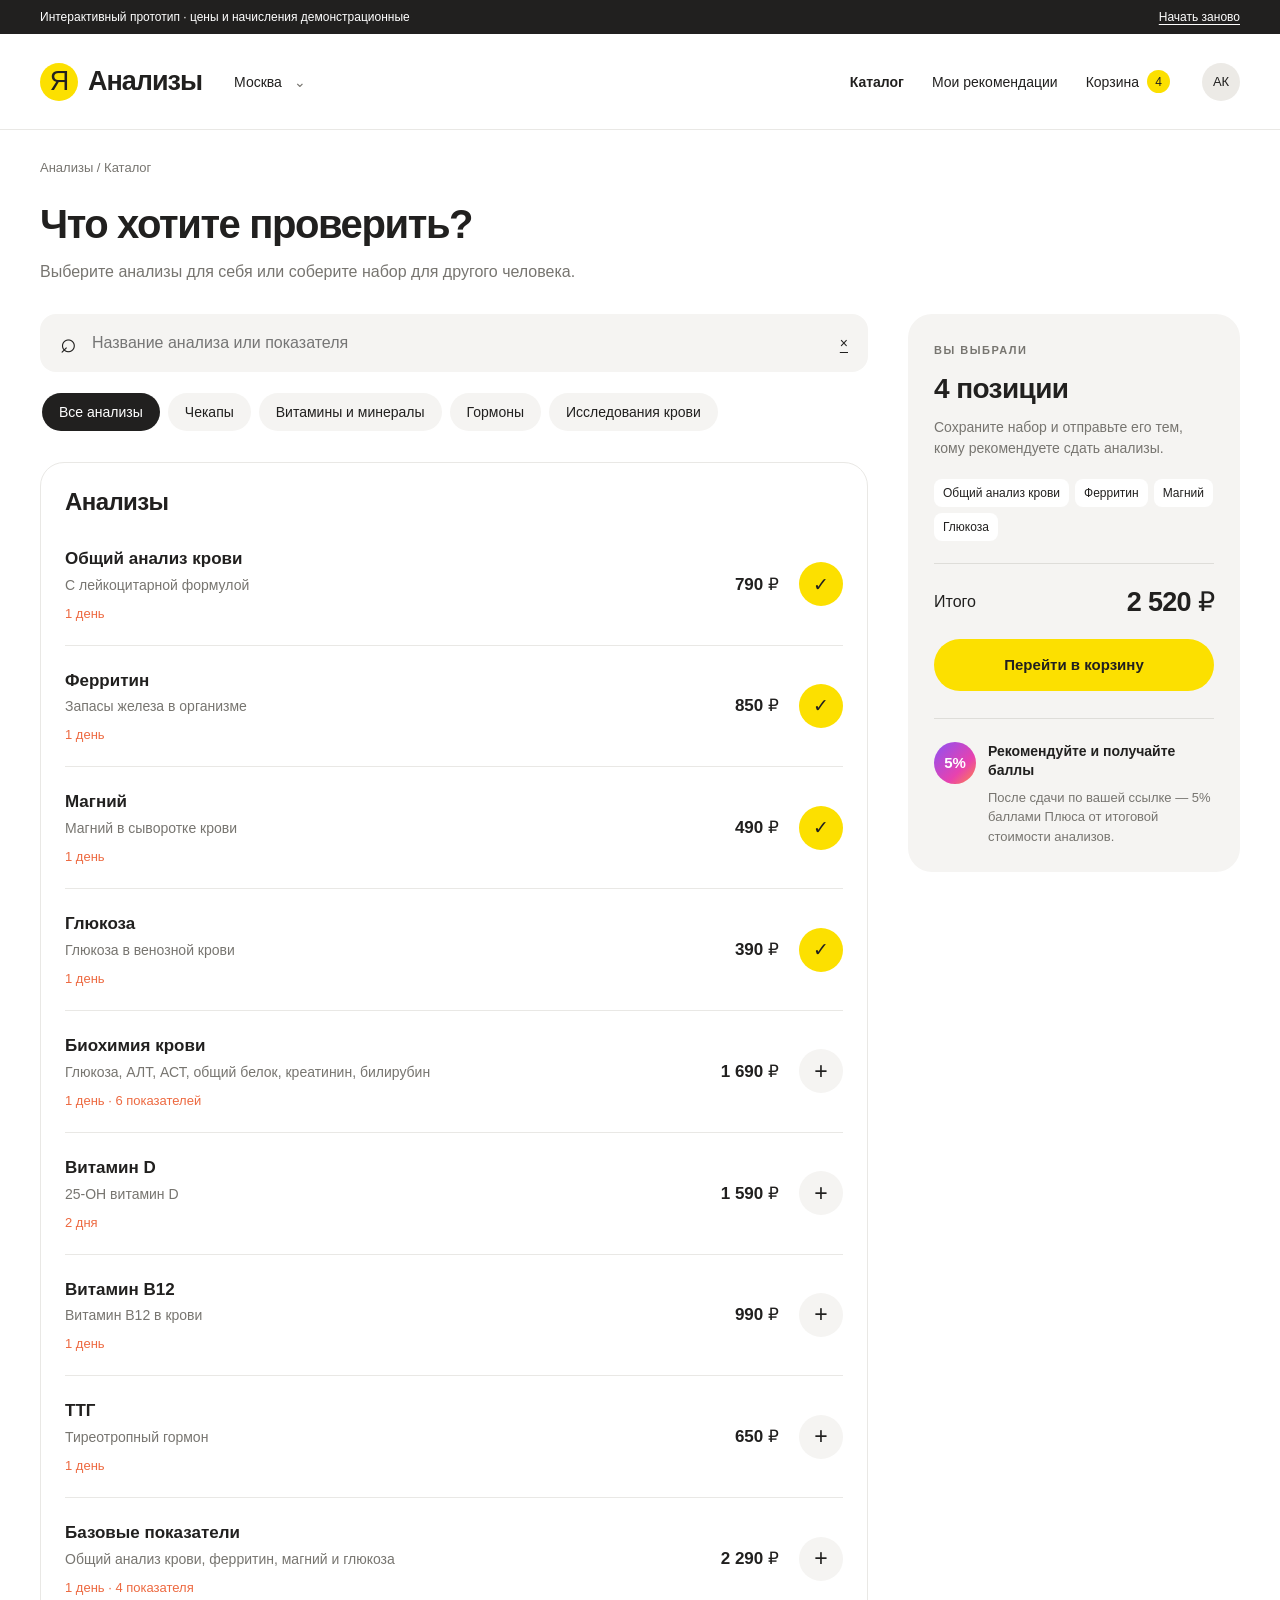
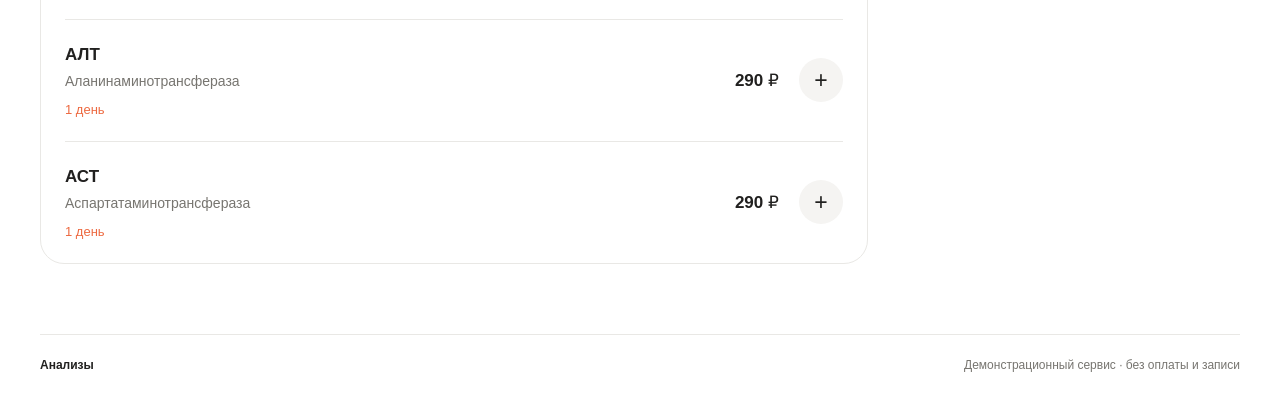
==== index.html @ d60f5cc9 "Add analyses referral prototype" ====
<!doctype html>
<html lang="ru"><head><meta charset="UTF-8"><meta name="viewport" content="width=device-width, initial-scale=1"><title>Анализы · Рекомендации</title><meta name="description" content="Соберите набор анализов и поделитесь рекомендацией."><link rel="icon" type="image/svg+xml" href="data:image/svg+xml,%3Csvg xmlns='http://www.w3.org/2000/svg' viewBox='0 0 32 32'%3E%3Crect width='32' height='32' rx='10' fill='%23fce000'/%3E%3Cpath d='M9 17h5l2-8 3 15 2-7h3' fill='none' stroke='%2321201f' stroke-width='2.5'/%3E%3C/svg%3E"><link rel="stylesheet" href="style.css"></head><body>
<div class="demo-bar"><span>Интерактивный прототип <span class="desktop-only">· цены и начисления демонстрационные</span></span><button id="demo-reset">Начать заново</button></div>
<header class="header"><a class="brand" href="#catalog"><span class="brand-mark">Я</span> Анализы</a><span class="location">Москва <span>⌄</span></span><nav aria-label="Основная навигация"><a href="#catalog" data-nav="catalog">Каталог</a><a href="#saved" data-nav="saved">Мои рекомендации</a><a class="cart-link" href="#cart" data-nav="cart">Корзина <span id="cart-count">4</span></a></nav><span class="account" title="Демонстрационный аккаунт">АК</span></header>
<main id="app"><div class="breadcrumb">Анализы / Каталог</div><div class="page-heading"><div><h1>Что хотите проверить?</h1><p class="muted">Выберите анализы для себя или соберите набор для другого человека.</p></div></div><div class="workspace"><section><div class="search-wrap"><span>⌕</span><input aria-label="Поиск анализов" placeholder="Название анализа или показателя"></div><div class="chips"><button class="chip active">Все анализы</button><button class="chip">Чекапы</button><button class="chip">Витамины и минералы</button></div><section class="panel"><div class="panel-title"><h2>Анализы</h2><span class="muted">Выбирайте нужное</span></div><div class="analysis-row"><div><h3>Общий анализ крови</h3><p class="muted">С лейкоцитарной формулой</p><span class="meta">1 день</span></div><strong>790 ₽</strong><button class="round">✓</button></div><div class="analysis-row"><div><h3>Ферритин</h3><p class="muted">Запасы железа в организме</p><span class="meta">1 день</span></div><strong>850 ₽</strong><button class="round">✓</button></div><div class="analysis-row"><div><h3>Магний</h3><p class="muted">Магний в сыворотке крови</p><span class="meta">1 день</span></div><strong>490 ₽</strong><button class="round">✓</button></div></section></section><aside class="summary"><span class="eyebrow">ВАША КОРЗИНА</span><h2>4 анализа</h2><p class="muted">Состав можно изменить перед отправкой.</p><div class="total"><span>Итого</span><strong>2 520 ₽</strong></div><a class="button primary" href="#cart">Перейти в корзину</a><div class="referral-note"><span class="plus-badge">5%</span><div><strong>Рекомендуйте и получайте баллы</strong><p>После сдачи по вашей ссылке — 5% баллами Плюса.</p></div></div></aside></div></main>
<footer class="footer"><span>Анализы</span><span>Демонстрационный сервис · без оплаты и записи</span></footer><div id="toast" role="status" aria-live="polite"></div><dialog id="modal"></dialog><script src="app.js" defer></script></body></html>
---- style.css ----
:root{--ink:#21201f;--muted:#777570;--line:#e9e8e5;--surface:#f5f4f2;--yellow:#fce000;--orange:#ed6940;--green:#28774c;font-family:"YS Text",Arial,sans-serif;color:var(--ink);background:#fff;font-synthesis:none}*{box-sizing:border-box}body{margin:0}button,input,textarea{font:inherit}button,a,input,textarea{-webkit-tap-highlight-color:transparent}button,a{touch-action:manipulation}button{cursor:pointer;border:0;color:inherit}a{color:inherit;text-decoration:none}button:focus-visible,a:focus-visible{outline:3px solid #437dc6;outline-offset:4px}input:focus,textarea:focus{outline:2px solid var(--yellow);outline-offset:2px}button:disabled{opacity:.45;cursor:not-allowed}h1,h2,h3,p{margin:0}h1{font-size:40px;letter-spacing:-1.4px;line-height:1.12;font-weight:750}h2{font-size:24px;letter-spacing:-.6px}h3{font-size:17px;font-weight:600;line-height:1.4}p{line-height:1.5}strong{font-weight:600}.muted{color:var(--muted)}.demo-bar{min-height:34px;background:var(--ink);color:#fff;display:flex;align-items:center;justify-content:space-between;padding:7px 40px;font-size:12px;gap:14px}.demo-bar button{padding:0;background:none;color:#fff;font-size:12px;text-decoration:underline;text-underline-offset:3px}.header{max-width:1280px;margin:auto;display:flex;align-items:center;gap:32px;height:96px;padding:0 40px;border-bottom:1px solid var(--line)}.brand{font-size:27px;font-weight:700;letter-spacing:-1px;display:flex;align-items:center;gap:10px;white-space:nowrap}.brand-mark{background:var(--yellow);font-weight:500;width:38px;height:38px;border-radius:50%;display:grid;place-items:center}.location{font-size:14px}.location span{margin-left:8px;color:var(--muted)}nav{margin-left:auto;display:flex;align-items:center;gap:28px;font-size:14px}nav a{padding:12px 0;white-space:nowrap}nav a.current{font-weight:700}.cart-link{display:flex;gap:8px;align-items:center}.cart-link span{background:var(--yellow);border-radius:50%;min-width:23px;height:23px;display:grid;place-items:center;font-size:12px}.account{width:38px;height:38px;border-radius:50%;display:grid;place-items:center;background:#eceae6;font-size:13px;flex-shrink:0}main{max-width:1280px;min-height:calc(100vh - 229px);padding:30px 40px 70px;margin:auto}.breadcrumb{font-size:13px;color:var(--muted);margin-bottom:27px}.breadcrumb a:hover{text-decoration:underline}.page-heading{display:flex;justify-content:space-between;align-items:center;gap:20px;margin-bottom:30px}.page-heading p{margin-top:13px;font-size:16px;max-width:640px}.workspace{display:grid;grid-template-columns:minmax(0,1fr) 332px;gap:40px;align-items:start}.search-wrap{display:flex;align-items:center;gap:13px;background:var(--surface);border-radius:16px;padding:0 20px;margin-bottom:19px}.search-wrap>span{font-size:28px}.search-wrap input{background:transparent;border:0;width:100%;height:58px;font-size:16px;min-width:0}.search-wrap:focus-within{outline:2px solid var(--yellow)}.search-wrap input:focus{outline:none}.chips{display:flex;gap:8px;margin:0 0 24px;overflow:auto;padding:2px 2px 7px;scrollbar-width:none}.chip{white-space:nowrap;background:var(--surface);padding:11px 17px;border-radius:24px;font-size:14px}.chip.active{background:var(--ink);color:#fff}.panel{border:1px solid var(--line);border-radius:24px;overflow:hidden;padding:0 24px;background:#fff}.panel-title{display:flex;align-items:center;justify-content:space-between;padding:25px 0 8px;gap:15px}.panel-title .muted{font-size:13px}.analysis-row{display:grid;grid-template-columns:minmax(0,1fr) auto 44px;gap:20px;align-items:center;padding:23px 0;border-bottom:1px solid var(--line)}.analysis-row:last-child{border-bottom:0}.analysis-row p{font-size:14px;margin:4px 0 8px}.analysis-row>strong{font-size:17px;white-space:nowrap}.meta{font-size:13px;color:var(--orange)}.round{height:44px;width:44px;display:grid;place-items:center;border-radius:50%;background:var(--surface);font-size:23px}.round.selected{background:var(--yellow);font-size:19px}.round.remove{font-size:20px;color:var(--muted)}.round:hover{filter:brightness(.96)}.summary{background:var(--surface);padding:26px;border-radius:24px;position:sticky;top:24px}.eyebrow{font-size:11px;font-weight:600;letter-spacing:1.5px;color:var(--muted)}.summary h2{margin:15px 0 12px;font-size:28px}.summary>p{font-size:14px}.total{display:flex;justify-content:space-between;align-items:center;gap:20px;padding-top:22px;margin-top:22px;border-top:1px solid #deddd9;margin-bottom:21px}.total strong{font-size:27px;letter-spacing:-.7px;white-space:nowrap}.button{min-height:52px;padding:14px 20px;border-radius:28px;display:inline-flex;align-items:center;justify-content:center;gap:10px;text-align:center;font-size:15px;font-weight:600;line-height:1.35;background:var(--surface)}.button.primary{background:var(--yellow)}.button.dark{background:var(--ink);color:white}.button.outline{background:transparent;border:1px solid #d8d6d1}.button:hover{filter:brightness(.97)}.summary>.button{width:100%;margin-bottom:10px}.referral-note{display:flex;gap:12px;border-top:1px solid #deddd9;padding-top:23px;margin-top:17px}.referral-note strong{font-size:14px;line-height:1.4;display:block}.referral-note p{font-size:13px;color:var(--muted);margin-top:7px}.plus-badge{width:42px;height:42px;border-radius:50%;background:linear-gradient(135deg,#8c51f5,#e842ae 65%,#ff8744);display:grid;place-items:center;color:white;flex-shrink:0;font-size:15px;font-weight:700}.footer{border-top:1px solid var(--line);max-width:1200px;margin:auto;padding:23px 0;display:flex;justify-content:space-between;color:var(--muted);font-size:12px;gap:16px}.footer>span:first-child{color:var(--ink);font-weight:600}.back{display:inline-flex;gap:9px;align-items:center;font-size:14px;margin-bottom:25px}.text-button{padding:0;background:none;font-size:14px;text-decoration:underline;text-underline-offset:4px}.notice{border-radius:18px;background:#fff7e8;padding:18px 20px;margin:20px 0;display:flex;gap:15px;align-items:flex-start}.notice>span{font-size:21px}.notice p{font-size:14px;margin-top:6px;color:#71634b}.notice button{margin-top:12px}.notice.success{background:#edf5ee}.line-item{display:flex;justify-content:space-between;font-size:14px;gap:20px;margin-top:12px}.selected-names{display:flex;flex-wrap:wrap;gap:6px;margin-top:20px}.selected-names span{font-size:12px;background:white;border-radius:8px;padding:7px 9px}.tiny{font-size:12px;line-height:1.5;color:var(--muted)}.section-gap{margin-top:26px}.empty{text-align:center;padding:52px 24px}.empty h2{margin-bottom:12px}.empty .button{margin-top:24px}.empty-symbol{display:grid;place-items:center;background:var(--surface);border-radius:24px;font-size:32px;width:70px;height:70px;margin:0 auto 24px}.recipient-intro{border-radius:24px;background:var(--surface);padding:28px;margin-bottom:24px}.recipient-intro .eyebrow{display:block;margin-bottom:15px}.recipient-intro h1{font-size:34px;margin:12px 0 18px}.author{font-size:14px;display:flex;gap:8px;align-items:center}.author-dot{width:8px;height:8px;border-radius:50%;background:var(--orange)}.comment{font-size:17px;line-height:1.55;white-space:pre-wrap;overflow-wrap:anywhere}.recipient-intro .tiny{margin-top:18px}.stats{display:grid;grid-template-columns:1fr 1fr 1fr;gap:16px;margin-bottom:32px}.stat{padding:25px 28px;background:var(--surface);border-radius:20px}.stat.reward{background:linear-gradient(110deg,#f1ebff,#fde9f1)}.stat strong{display:block;font-size:34px;letter-spacing:-1px;margin-bottom:10px}.stat p{font-size:14px}.saved-card{border:1px solid var(--line);border-radius:22px;padding:26px;display:grid;grid-template-columns:1fr auto;gap:24px;margin-top:15px}.saved-card h2{font-size:22px;overflow-wrap:anywhere}.saved-card p{font-size:14px;margin-top:10px}.saved-actions{display:flex;gap:8px;align-items:center}.saved-metrics{display:flex;gap:24px;font-size:13px;margin-top:20px;flex-wrap:wrap}.saved-metrics strong{font-size:16px;margin-right:5px}.link-row{display:flex;gap:10px;margin-top:20px}.link-row input{min-width:0;flex:1}.center-page{max-width:670px;margin:25px auto}.center-page h1{font-size:34px;margin-bottom:15px}.success-mark{width:60px;height:60px;background:var(--yellow);display:grid;place-items:center;border-radius:50%;font-size:27px;margin-bottom:24px}.form-card{padding:30px;border-radius:24px;border:1px solid var(--line)}.form-card label,dialog label{font-size:14px;font-weight:600;display:block;margin-top:22px;margin-bottom:9px}input.field,textarea{background:var(--surface);border:1px solid transparent;border-radius:13px;min-height:51px;padding:14px 16px;width:100%;color:var(--ink)}textarea{resize:vertical;min-height:108px;line-height:1.5}.form-card .button{width:100%;margin-top:24px}.form-card .tiny{margin-top:10px}.steps{display:flex;gap:24px;margin-bottom:26px;font-size:13px;color:var(--muted)}.steps .active{color:var(--ink);font-weight:600}.modal-head{display:flex;justify-content:space-between;align-items:center;gap:20px;margin-bottom:12px}dialog{border:0;border-radius:28px;padding:28px;width:min(540px,calc(100% - 32px));max-height:calc(100% - 32px);color:var(--ink);box-shadow:0 30px 80px #0002}dialog::backdrop{background:#21201f66;backdrop-filter:blur(4px)}dialog h2{font-size:27px}dialog .button{width:100%;margin-top:24px}dialog .tiny{margin-top:12px}.dialog-actions{display:flex;gap:10px}.dialog-actions .button{flex:1}#toast{position:fixed;bottom:28px;left:50%;transform:translate(-50%,25px);background:var(--ink);color:#fff;padding:15px 22px;border-radius:14px;font-size:14px;opacity:0;pointer-events:none;transition:.2s;z-index:10;max-width:calc(100% - 32px);text-align:center}#toast.visible{opacity:1;transform:translate(-50%,0)}.checkout-note{margin-top:20px;padding:18px;background:var(--surface);border-radius:16px;font-size:14px}.mobile-basket{display:none}.list-bottom{display:flex;justify-content:space-between;align-items:center;gap:20px;padding:20px 0}.reward-amount{color:#9340af}.payment-breakdown{padding:22px 0}.date-chips{display:flex;gap:8px;flex-wrap:wrap;margin-top:12px}.date-chips button{border:1px solid var(--line);background:white;padding:12px 16px;border-radius:14px}.date-chips button.active{border-color:var(--ink);background:var(--surface)}.error{color:#a32235;font-size:14px;margin-top:12px}.route-enter{animation:appear .2s ease-out}@keyframes appear{from{opacity:0;transform:translateY(5px)}to{opacity:1;transform:translateY(0)}}@media(prefers-reduced-motion:reduce){*{animation:none!important;transition:none!important}}@media(max-width:1000px){.header{gap:20px;padding:0 24px}.location{display:none}main{padding:28px 24px 60px}.workspace{grid-template-columns:minmax(0,1fr) 290px;gap:24px}.summary{padding:22px}.footer{margin:0 24px}h1{font-size:35px}nav{gap:20px}}@media(max-width:720px){.demo-bar{padding:8px 16px;font-size:11px}.desktop-only{display:none}.header{height:auto;min-height:115px;padding:18px 16px 0;flex-wrap:wrap;gap:14px}.brand{font-size:23px}.brand-mark{width:32px;height:32px}.account{margin-left:auto;width:32px;height:32px}nav{order:3;width:100%;margin:0;justify-content:space-between;gap:12px;font-size:13px}nav a{padding:13px 0 16px}.header:has(.recipient-nav){min-height:76px}.header .recipient-nav{display:none}main{padding:23px 16px 40px;min-height:calc(100vh - 242px)}.breadcrumb{margin-bottom:22px;font-size:12px}.page-heading{display:block;margin-bottom:24px}.page-heading>.button{margin-top:18px}.page-heading p{font-size:15px;margin-top:12px}h1{font-size:31px;letter-spacing:-1px}h2{font-size:22px}.workspace{grid-template-columns:1fr;gap:24px}.summary{position:static;padding:24px}.panel{padding:0 18px;border-radius:20px}.analysis-row{gap:12px;padding:20px 0;grid-template-columns:minmax(0,1fr) auto 38px}.analysis-row h3{font-size:16px}.analysis-row p{font-size:13px}.analysis-row>strong{font-size:15px}.round{width:38px;height:38px}.panel-title .muted{display:none}.search-wrap{padding:0 15px}.search-wrap input{height:54px;font-size:15px}.chips{margin-bottom:18px}.chip{font-size:13px;padding:10px 14px}.footer{margin:0 16px;flex-direction:column;gap:8px;padding-bottom:30px}.stats{gap:10px;grid-template-columns:1fr 1fr}.stat{padding:20px}.stat:first-child{grid-column:1/-1}.stat strong{font-size:30px}.stat p{font-size:13px}.saved-card{display:block;padding:22px}.saved-actions{margin-top:22px;flex-wrap:wrap}.saved-actions .button{flex:1;font-size:14px;min-width:110px}.saved-metrics{gap:16px}.recipient-intro{padding:23px}.recipient-intro h1{font-size:29px}.comment{font-size:16px}.form-card{padding:23px}.center-page{margin:0 auto}.center-page h1{font-size:29px}.link-row{flex-wrap:wrap}.link-row .button{width:100%}.notice{padding:17px}.mobile-basket{display:flex;position:fixed;bottom:14px;left:16px;right:16px;align-items:center;justify-content:space-between;z-index:3;background:var(--yellow);padding:16px 22px;border-radius:30px;box-shadow:0 6px 25px #0002;font-size:15px;font-weight:600}body:has(.mobile-basket) .footer{padding-bottom:96px}.steps{gap:14px;font-size:12px}.summary-catalog{display:none}#toast{bottom:85px}.total strong{font-size:26px}}

.recipient-nav{display:none} .header:has(.recipient-nav) .account{margin-left:auto}
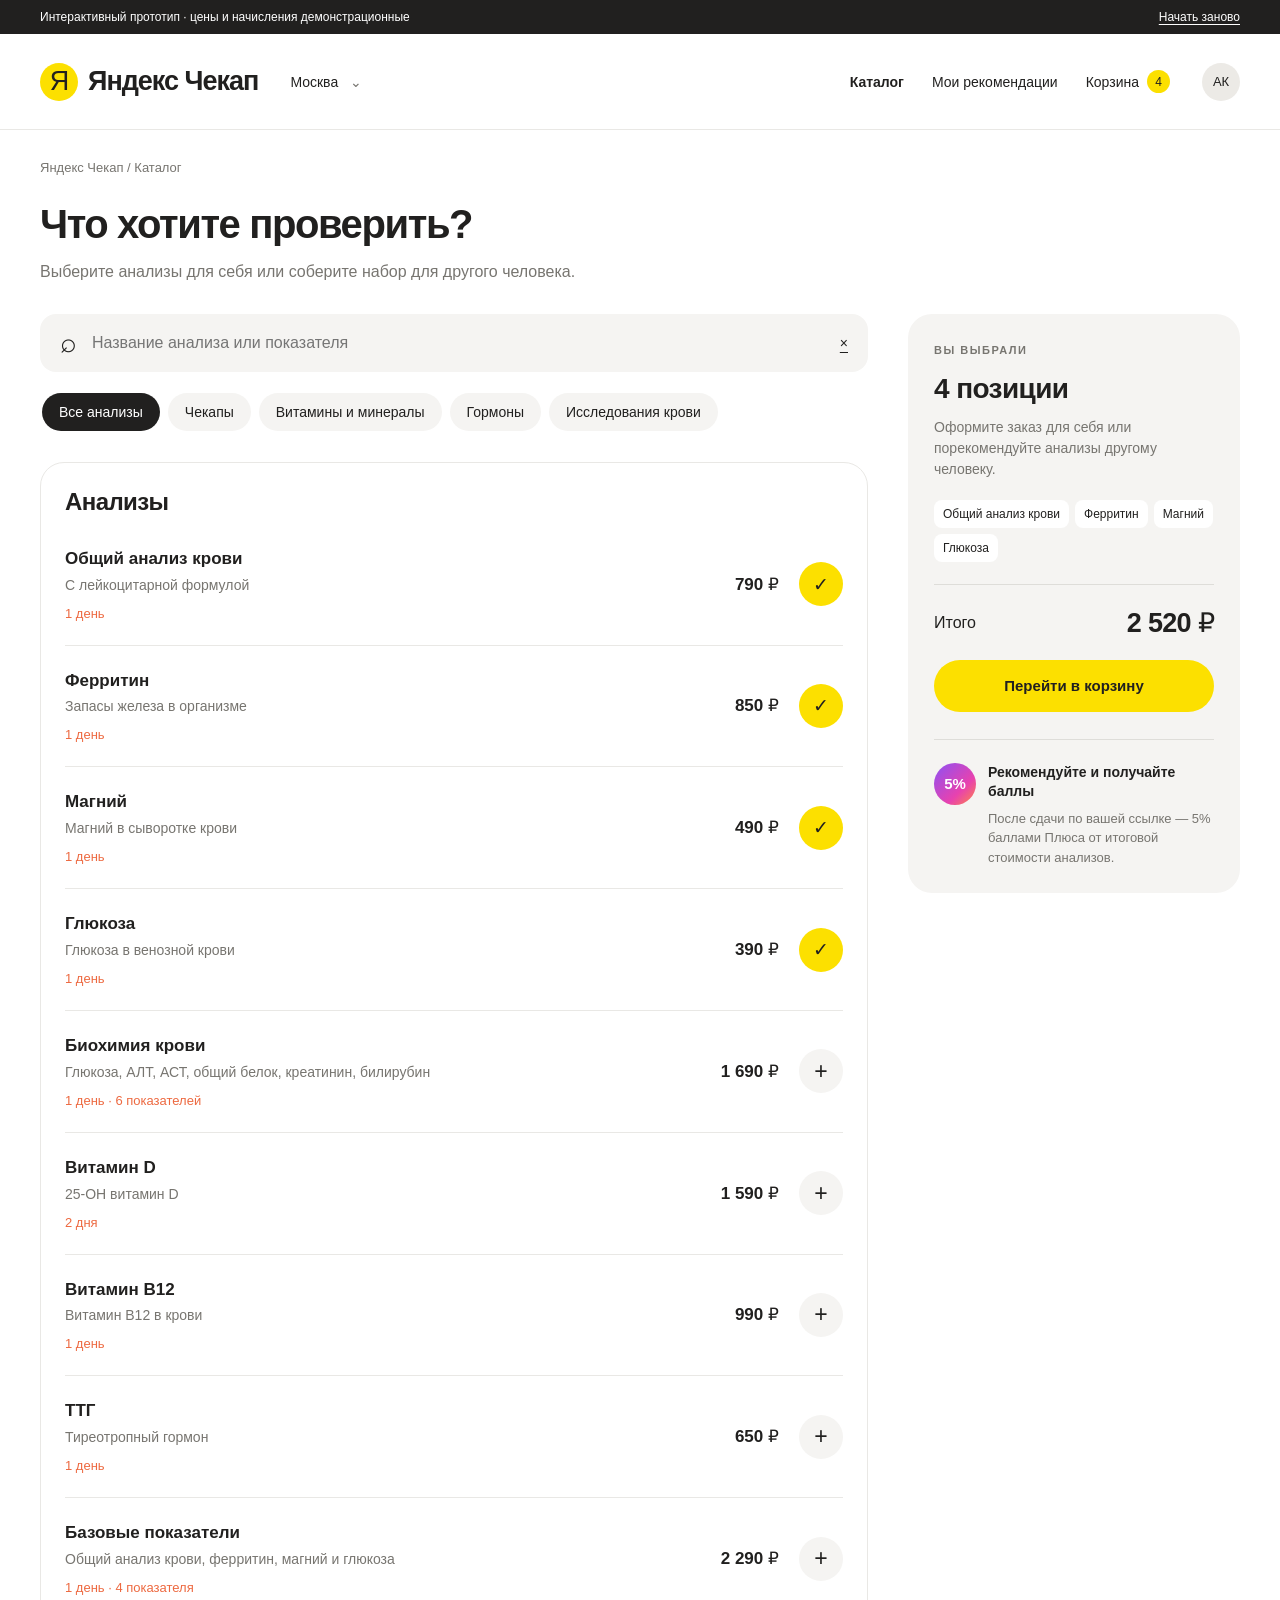
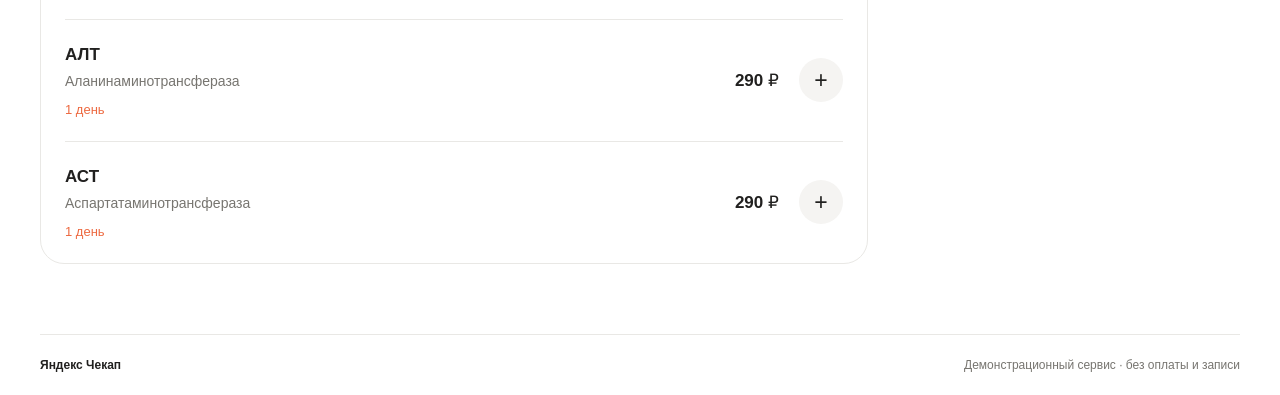
==== commit 03b9c7ab: "Rename service and separate checkout from sharing and saving" ====
--- a/index.html
+++ b/index.html
@@ -1,6 +1,6 @@
 <!doctype html>
-<html lang="ru"><head><meta charset="UTF-8"><meta name="viewport" content="width=device-width, initial-scale=1"><title>Анализы · Рекомендации</title><meta name="description" content="Соберите набор анализов и поделитесь рекомендацией."><link rel="icon" type="image/svg+xml" href="data:image/svg+xml,%3Csvg xmlns='http://www.w3.org/2000/svg' viewBox='0 0 32 32'%3E%3Crect width='32' height='32' rx='10' fill='%23fce000'/%3E%3Cpath d='M9 17h5l2-8 3 15 2-7h3' fill='none' stroke='%2321201f' stroke-width='2.5'/%3E%3C/svg%3E"><link rel="stylesheet" href="style.css"></head><body>
+<html lang="ru"><head><meta charset="UTF-8"><meta name="viewport" content="width=device-width, initial-scale=1"><title>Яндекс Чекап · Анализы и рекомендации</title><meta name="description" content="Соберите набор анализов и поделитесь рекомендацией."><link rel="icon" type="image/svg+xml" href="data:image/svg+xml,%3Csvg xmlns='http://www.w3.org/2000/svg' viewBox='0 0 32 32'%3E%3Crect width='32' height='32' rx='10' fill='%23fce000'/%3E%3Cpath d='M9 17h5l2-8 3 15 2-7h3' fill='none' stroke='%2321201f' stroke-width='2.5'/%3E%3C/svg%3E"><link rel="stylesheet" href="style.css?v=2"></head><body>
 <div class="demo-bar"><span>Интерактивный прототип <span class="desktop-only">· цены и начисления демонстрационные</span></span><button id="demo-reset">Начать заново</button></div>
-<header class="header"><a class="brand" href="#catalog"><span class="brand-mark">Я</span> Анализы</a><span class="location">Москва <span>⌄</span></span><nav aria-label="Основная навигация"><a href="#catalog" data-nav="catalog">Каталог</a><a href="#saved" data-nav="saved">Мои рекомендации</a><a class="cart-link" href="#cart" data-nav="cart">Корзина <span id="cart-count">4</span></a></nav><span class="account" title="Демонстрационный аккаунт">АК</span></header>
-<main id="app"><div class="breadcrumb">Анализы / Каталог</div><div class="page-heading"><div><h1>Что хотите проверить?</h1><p class="muted">Выберите анализы для себя или соберите набор для другого человека.</p></div></div><div class="workspace"><section><div class="search-wrap"><span>⌕</span><input aria-label="Поиск анализов" placeholder="Название анализа или показателя"></div><div class="chips"><button class="chip active">Все анализы</button><button class="chip">Чекапы</button><button class="chip">Витамины и минералы</button></div><section class="panel"><div class="panel-title"><h2>Анализы</h2><span class="muted">Выбирайте нужное</span></div><div class="analysis-row"><div><h3>Общий анализ крови</h3><p class="muted">С лейкоцитарной формулой</p><span class="meta">1 день</span></div><strong>790 ₽</strong><button class="round">✓</button></div><div class="analysis-row"><div><h3>Ферритин</h3><p class="muted">Запасы железа в организме</p><span class="meta">1 день</span></div><strong>850 ₽</strong><button class="round">✓</button></div><div class="analysis-row"><div><h3>Магний</h3><p class="muted">Магний в сыворотке крови</p><span class="meta">1 день</span></div><strong>490 ₽</strong><button class="round">✓</button></div></section></section><aside class="summary"><span class="eyebrow">ВАША КОРЗИНА</span><h2>4 анализа</h2><p class="muted">Состав можно изменить перед отправкой.</p><div class="total"><span>Итого</span><strong>2 520 ₽</strong></div><a class="button primary" href="#cart">Перейти в корзину</a><div class="referral-note"><span class="plus-badge">5%</span><div><strong>Рекомендуйте и получайте баллы</strong><p>После сдачи по вашей ссылке — 5% баллами Плюса.</p></div></div></aside></div></main>
-<footer class="footer"><span>Анализы</span><span>Демонстрационный сервис · без оплаты и записи</span></footer><div id="toast" role="status" aria-live="polite"></div><dialog id="modal"></dialog><script src="app.js" defer></script></body></html>
+<header class="header"><a class="brand" href="#catalog"><span class="brand-mark">Я</span><span>Яндекс Чекап</span></a><span class="location">Москва <span>⌄</span></span><nav aria-label="Основная навигация"><a href="#catalog" data-nav="catalog">Каталог</a><a href="#saved" data-nav="saved">Мои рекомендации</a><a class="cart-link" href="#cart" data-nav="cart">Корзина <span id="cart-count">4</span></a></nav><span class="account" title="Демонстрационный аккаунт">АК</span></header>
+<main id="app"><div class="breadcrumb">Яндекс Чекап / Каталог</div><div class="page-heading"><div><h1>Что хотите проверить?</h1><p class="muted">Выберите анализы для себя или соберите набор для другого человека.</p></div></div><div class="workspace"><section><div class="search-wrap"><span>⌕</span><input aria-label="Поиск анализов" placeholder="Название анализа или показателя"></div><div class="chips"><button class="chip active">Все анализы</button><button class="chip">Чекапы</button><button class="chip">Витамины и минералы</button></div><section class="panel"><div class="panel-title"><h2>Анализы</h2><span class="muted">Выбирайте нужное</span></div><div class="analysis-row"><div><h3>Общий анализ крови</h3><p class="muted">С лейкоцитарной формулой</p><span class="meta">1 день</span></div><strong>790 ₽</strong><button class="round">✓</button></div><div class="analysis-row"><div><h3>Ферритин</h3><p class="muted">Запасы железа в организме</p><span class="meta">1 день</span></div><strong>850 ₽</strong><button class="round">✓</button></div><div class="analysis-row"><div><h3>Магний</h3><p class="muted">Магний в сыворотке крови</p><span class="meta">1 день</span></div><strong>490 ₽</strong><button class="round">✓</button></div></section></section><aside class="summary"><span class="eyebrow">ВАША КОРЗИНА</span><h2>4 анализа</h2><p class="muted">Состав можно изменить перед отправкой.</p><div class="total"><span>Итого</span><strong>2 520 ₽</strong></div><a class="button primary" href="#cart">Перейти в корзину</a><div class="referral-note"><span class="plus-badge">5%</span><div><strong>Рекомендуйте и получайте баллы</strong><p>После сдачи по вашей ссылке — 5% баллами Плюса.</p></div></div></aside></div></main>
+<footer class="footer"><span>Яндекс Чекап</span><span>Демонстрационный сервис · без оплаты и записи</span></footer><div id="toast" role="status" aria-live="polite"></div><dialog id="modal"></dialog><script src="app.js?v=2" defer></script></body></html>
